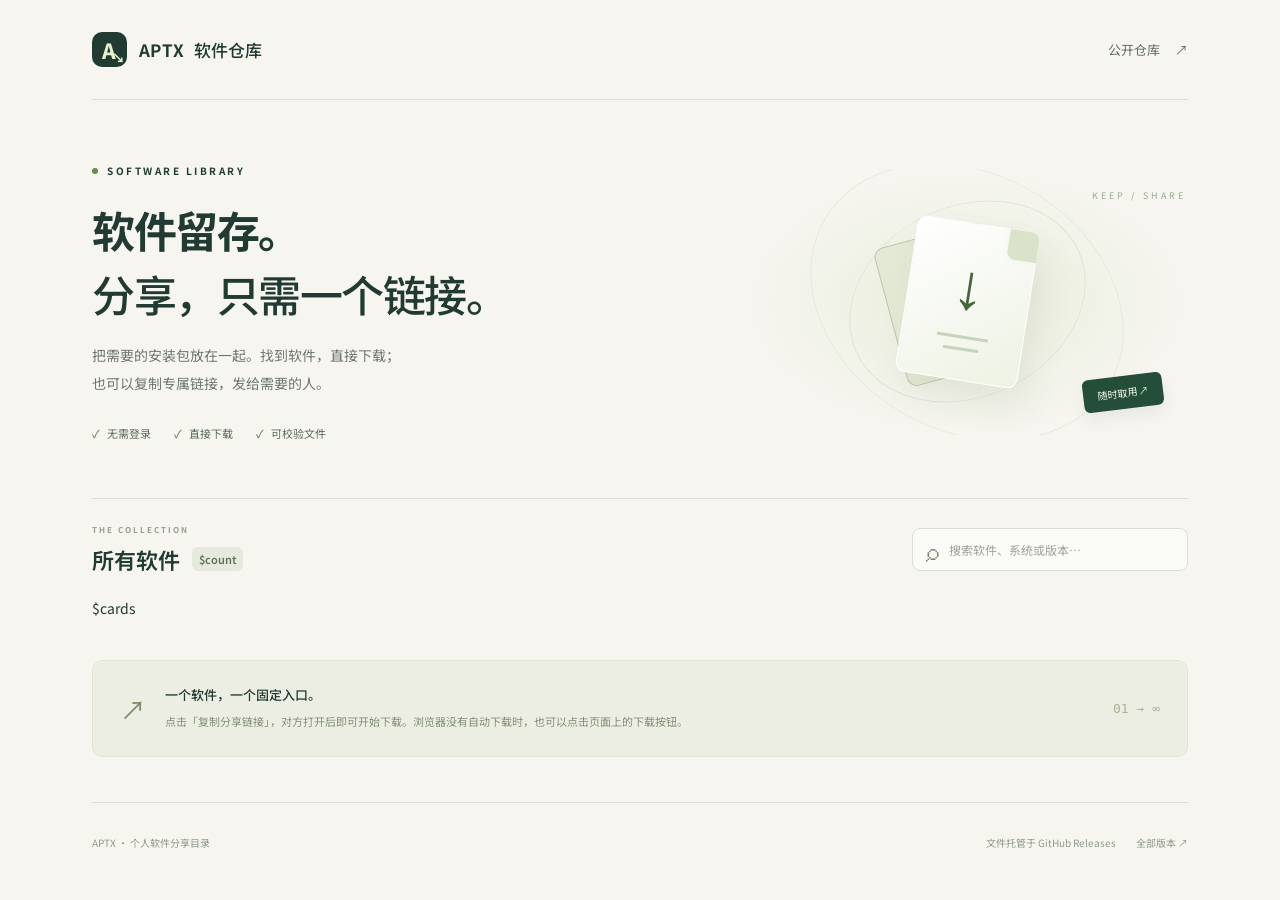
==== web/index.html @ d54bc302 "Create public software catalog and direct download pages" ====
<!doctype html>
<html lang="zh-CN">
<head>
  <meta charset="utf-8"><meta name="viewport" content="width=device-width, initial-scale=1">
  <title>APTX 软件仓库 · 下载与分享</title>
  <meta name="description" content="APTX 的公开软件下载目录。查找安装包、复制分享链接，打开专属链接即可开始下载。">
  <link rel="icon" href="icon.svg" type="image/svg+xml"><link rel="stylesheet" href="style.css">
  <script src="catalog.js" defer></script>
</head>
<body>
  <div class="page-shell">
    <header class="site-header"><a class="brand" href="./"><span class="brand-icon">A<span>↘</span></span><span>APTX <b>软件仓库</b></span></a><a class="repository" href="https://github.com/$repo" target="_blank" rel="noopener">公开仓库 <span aria-hidden="true">↗</span></a></header>
    <main>
      <section class="hero">
        <div class="hero-copy"><div class="eyebrow"><span class="status-dot"></span> SOFTWARE LIBRARY</div><h1>软件留存。<br><span>分享，只需一个链接。</span></h1><p>把需要的安装包放在一起。找到软件，直接下载；<br class="desktop-break">也可以复制专属链接，发给需要的人。</p><div class="hero-facts"><span>无需登录</span><span>直接下载</span><span>可校验文件</span></div></div>
        <div class="hero-graphic" aria-hidden="true"><div class="orbit orbit-one"></div><div class="orbit orbit-two"></div><span class="graphic-label">KEEP / SHARE</span><div class="file-back"></div><div class="file-front"><span class="file-fold"></span><span class="file-arrow">↓</span><span class="file-line"></span><span class="file-line short"></span></div><span class="graphic-tag">随时取用 ↗</span></div>
      </section>
      <section class="library" aria-labelledby="library-title">
        <div class="section-heading"><div><div class="eyebrow muted">THE COLLECTION</div><h2 id="library-title">所有软件 <span class="count">$count</span></h2></div><label class="search"><span aria-hidden="true">⌕</span><span class="sr-only">搜索软件、系统或版本</span><input id="search" type="search" placeholder="搜索软件、系统或版本…" autocomplete="off"></label></div>
        <div class="catalog-grid">$cards</div>
        <p id="no-results" class="empty" hidden>没有找到匹配的软件，试试其他关键词。</p>
      </section>
      <aside class="sharing-note"><span class="note-icon" aria-hidden="true">↗</span><div><h2>一个软件，一个固定入口。</h2><p>点击「复制分享链接」，对方打开后即可开始下载。浏览器没有自动下载时，也可以点击页面上的下载按钮。</p></div><span class="note-number" aria-hidden="true">01 → ∞</span></aside>
    </main>
    <footer class="site-footer"><span>APTX · 个人软件分享目录</span><span>文件托管于 GitHub Releases</span><a href="https://github.com/$repo/releases" target="_blank" rel="noopener">全部版本 ↗</a></footer>
  </div>
  <div class="toast" id="toast" role="status" aria-live="polite" hidden>分享链接已复制</div>
</body>
</html>
---- web/style.css ----
@import url('https://fonts.googleapis.com/css2?family=Noto+Sans+SC:wght@400;500;600;700;800&display=swap');
:root{color-scheme:light;--paper:#f6f5f0;--ink:#213b32;--muted:#717970;--line:#dddeda;--green:#244d3a;--lime:#d8e9b3;--white:#fff;--sans:"Noto Sans SC",-apple-system,BlinkMacSystemFont,"Segoe UI",sans-serif}
*{box-sizing:border-box}body{margin:0;background:var(--paper);color:var(--ink);font-family:var(--sans);font-size:14px;-webkit-font-smoothing:antialiased}a{color:inherit;text-decoration:none}button,input{font:inherit}button,a,input,summary{-webkit-tap-highlight-color:transparent}button{cursor:pointer}a:focus-visible,button:focus-visible,summary:focus-visible,input:focus-visible{outline:3px solid #67926a;outline-offset:4px}[hidden]{display:none!important}.page-shell{max-width:1192px;padding:0 48px;margin:auto}.site-header{height:100px;display:flex;align-items:center;justify-content:space-between;border-bottom:1px solid var(--line)}.brand{display:flex;align-items:center;gap:12px;font-size:17px;font-weight:700;letter-spacing:.3px}.brand b{font-weight:500;margin-left:5px}.brand-icon{width:35px;height:35px;display:flex;align-items:center;justify-content:center;background:var(--ink);border-radius:10px;color:#e7f1cf;font-size:21px;font-weight:800;position:relative}.brand-icon span{position:absolute;right:2px;bottom:0;font-size:13px}.repository{color:#667064;font-size:13px}.repository span{margin-left:12px}.hero{padding:63px 0 57px;display:grid;grid-template-columns:1.4fr 1fr;align-items:center;gap:36px}.eyebrow{font-size:10px;font-weight:700;letter-spacing:2.5px;display:flex;align-items:center;gap:9px}.status-dot{width:6px;height:6px;background:#688c47;border-radius:50%}h1,h2,p{margin:0}.hero h1{font-size:43px;line-height:1.48;letter-spacing:-1.5px;font-weight:700;margin:20px 0 17px}.hero h1 span{font-weight:500}.hero p{font-size:14px;color:var(--muted);line-height:1.95}.hero-facts{display:flex;gap:23px;margin-top:28px;color:#5d6d5d;font-size:11px}.hero-facts span:before{content:'✓';margin-right:7px;color:#4d724a}.hero-graphic{height:266px;position:relative;display:flex;align-items:center;justify-content:center;background:radial-gradient(ellipse at center,#e8edda 0%,transparent 70%);overflow:hidden}.orbit{position:absolute;width:245px;height:245px;border:1px solid #dfe4d4;border-radius:50%;transform:rotate(-25deg) scaleY(.78)}.orbit-two{width:330px;height:330px;transform:rotate(30deg) scaleY(.78);opacity:.65}.graphic-label{position:absolute;top:20px;right:2px;color:#9aab8b;font-size:9px;letter-spacing:3px}.file-back{position:absolute;width:113px;height:143px;border:1px solid #bac7ab;border-radius:10px;background:#e3e9d4;transform:translate(-22px,3px) rotate(-15deg)}.file-front{position:relative;width:123px;height:158px;border:1px solid #fff;border-radius:10px;background:linear-gradient(145deg,#fff,#edf2e3);transform:rotate(9deg);box-shadow:10px 19px 35px #3d512e14;display:flex;flex-direction:column;align-items:center;justify-content:center;gap:9px}.file-fold{position:absolute;right:-1px;top:-1px;width:30px;height:30px;background:#d9e3c9;border-radius:0 9px 0 8px;box-shadow:-2px 2px 4px #00000005}.file-arrow{font-family:Arial,sans-serif;font-size:65px;line-height:1;margin-bottom:8px;color:#47643c}.file-line{height:3px;width:52px;border-radius:5px;background:#c8d3bc}.file-line.short{width:36px}.graphic-tag{position:absolute;bottom:26px;right:25px;background:var(--green);color:#eef5e5;font-size:10px;padding:9px 14px;border-radius:6px;transform:rotate(-7deg);box-shadow:0 8px 15px #19361c10}.library{padding:25px 0 0;border-top:1px solid var(--line)}.section-heading{display:flex;align-items:center;justify-content:space-between;gap:20px;margin-bottom:23px}.muted{color:#959d8f;font-size:8px;letter-spacing:2px;margin-bottom:8px}.section-heading h2{font-size:22px;font-weight:600;display:flex;align-items:center;gap:12px}.count{background:#e6e9de;color:#64705b;display:inline-flex;align-items:center;justify-content:center;min-width:24px;height:24px;padding:0 7px;border-radius:6px;font-size:11px}.search{display:flex;align-items:center;gap:10px;border:1px solid var(--line);border-radius:8px;padding:0 13px;min-height:43px;background:#fafaf6}.search>span:first-child{font-size:25px;color:#78836d;line-height:1}.search input{width:225px;background:none;border:0;color:var(--ink);font-size:12px;padding:10px 0}.search input:focus{outline:none}.search:focus-within{outline:2px solid #8eaa75;outline-offset:2px}.search input::placeholder{color:#a0a69a}.catalog-grid{display:grid;grid-template-columns:repeat(2,minmax(0,1fr));gap:20px}.software-card{padding:25px 26px 0;background:white;border:1px solid #e2e4db;border-radius:13px;box-shadow:0 3px 5px #233f2402;min-width:0}.card-top{display:flex;justify-content:space-between;align-items:flex-start;margin-bottom:19px}.app-icon{width:46px;height:46px;background:#eef2e7;border:1px solid #e0e8d7;color:#527044;font-family:Arial,sans-serif;font-size:31px;display:flex;align-items:center;justify-content:center;border-radius:12px}.category{background:#f4f5f0;color:#7c8771;font-size:10px;padding:5px 8px;border-radius:4px}.software-card h2{font-family:var(--sans);font-size:24px;font-weight:600;letter-spacing:-.5px;display:flex;flex-wrap:wrap;align-items:center;gap:12px}.version{font-size:11px;font-weight:400;color:#8b9386;background:#f6f7f2;border:1px solid #e8ebe2;padding:3px 7px;border-radius:5px;letter-spacing:.5px}.description{font-size:12px;color:#788071;line-height:1.9;margin-top:13px;min-height:45px}.metadata{display:flex;flex-wrap:wrap;gap:8px 0;font-size:10px;color:#75816a;margin:18px 0 22px}.metadata span+span:before{content:'·';margin:0 11px;color:#b8c1ad}.button{display:flex;align-items:center;justify-content:space-between;width:100%;padding:13px 17px;min-height:45px;border-radius:7px;font-weight:500;font-size:12px;transition:background .15s,transform .15s}.primary{background:var(--green);color:#f2f8ea}.primary:hover{background:#143d2a;transform:translateY(-1px)}.button span{font-size:17px;line-height:1}.card-actions{display:flex;align-items:center;justify-content:space-between;margin:16px 0 18px;font-size:11px;color:#77816b}.share-link{border:0;padding:0;background:none;color:#506746;font-size:11px}.share-link:hover,.card-actions a:hover,.back-link:hover{text-decoration:underline;text-underline-offset:3px}.compatibility{font-size:10px;color:#9a9d91;line-height:1.8;margin:17px 0 11px}.checksum{color:#7e8774;font-size:10px}.checksum summary{cursor:pointer;min-height:30px;padding:7px 0}.checksum code{display:block;overflow-wrap:anywhere;padding:12px;background:#f6f7f2;border-radius:5px;font-size:10px;line-height:1.7;color:#5f6b53}.checksum p{overflow-wrap:anywhere;margin:8px 0}.card-footer{border-top:1px solid #eef0e8;padding:13px 0 14px;margin-top:16px;display:flex;align-items:center;justify-content:space-between;font-size:9px;color:#a1a899}.sharing-note{margin:42px 0 45px;padding:24px 27px;background:#eceee4;border:1px solid #e1e6d5;border-radius:10px;display:flex;align-items:center;gap:19px}.note-icon{flex-shrink:0;font-size:26px;color:#7b8f69}.sharing-note h2{font-size:13px;font-weight:500;margin-bottom:7px}.sharing-note p{font-size:11px;color:#839075;line-height:1.9;max-width:610px}.note-number{margin-left:auto;white-space:nowrap;font-size:13px;color:#a8b494;font-family:monospace}.site-footer{border-top:1px solid var(--line);min-height:80px;display:flex;align-items:center;gap:20px;color:#91998a;font-size:10px}.site-footer span:nth-child(2){margin-left:auto}.toast{position:fixed;bottom:28px;left:50%;transform:translateX(-50%);background:#244d3a;color:white;box-shadow:0 5px 20px #0002;padding:12px 22px;border-radius:8px;font-size:13px;z-index:10}.empty{padding:40px 0;color:#8b9580;font-size:13px}.sr-only{position:absolute;width:1px;height:1px;padding:0;margin:-1px;overflow:hidden;clip:rect(0,0,0,0);white-space:nowrap;border:0}.download-body{min-height:100vh;display:grid;place-items:center;padding:30px 20px;background:radial-gradient(ellipse at top,#eaf0df,var(--paper) 70%)}.download-panel{width:100%;max-width:490px;padding:30px 38px 0;background:#fff;border:1px solid #e0e5d7;border-radius:18px;box-shadow:0 25px 80px #244d3a08}.back-link{font-size:11px;color:#87947b}.download-symbol{margin:37px auto 25px;background:#eaf1de;border-radius:19px;width:68px;height:68px;display:grid;place-items:center;font-size:43px;color:#52733b;font-family:Arial,sans-serif}.download-panel .eyebrow{justify-content:center;color:#8a9b79;font-size:9px}.download-panel h1{text-align:center;margin:13px 0 10px;font-size:35px;line-height:1.4;overflow-wrap:anywhere}.download-version{text-align:center;color:#819075;font-size:11px;line-height:1.8}.download-version span{margin:0 8px;color:#b1bba6}.download-status{text-align:center;font-size:12px;margin:28px 0 19px;color:#536d44}.download-hint{text-align:center;font-size:10px;color:#98a18e;line-height:1.9;margin:17px 0}.download-panel .checksum{margin:19px 0 25px}.download-footer{margin:0 -38px;border-top:1px solid #eef0e8;display:flex;justify-content:space-between;padding:20px 27px;color:#8e9c81;font-size:9px}.download-footer span{color:#afb8a6}
@media(min-width:1400px){.hero{padding-top:75px;padding-bottom:67px}.hero h1{font-size:46px}}
@media(max-width:760px){.page-shell{padding:0 23px}.site-header{height:79px}.brand{font-size:14px;gap:9px}.brand-icon{height:30px;width:30px;font-size:19px}.repository{font-size:11px}.hero{padding:35px 0 33px;gap:0;grid-template-columns:1fr}.hero h1{font-size:34px;letter-spacing:-1px;margin-top:17px}.hero p{font-size:12px}.hero-facts{font-size:10px;gap:22px;margin-top:21px}.hero-graphic{height:185px;position:absolute;right:13px;top:101px;width:145px;opacity:.12;pointer-events:none;z-index:-1}.hero-copy{min-width:0}.hero-graphic .file-front{transform:rotate(9deg) scale(.8)}.hero-graphic .file-back{transform:translate(-13px,3px) rotate(-15deg) scale(.8)}.hero-graphic .graphic-label,.hero-graphic .graphic-tag{display:none}.section-heading{align-items:flex-start;flex-direction:column;gap:20px;margin-bottom:19px}.section-heading h2{font-size:20px}.search{width:100%;min-height:43px}.search input{width:100%}.catalog-grid{grid-template-columns:1fr;gap:17px}.software-card{padding:24px 23px 0}.sharing-note{margin:28px 0;padding:20px 19px;gap:14px}.sharing-note h2{font-size:12px}.sharing-note p{font-size:10px}.note-number{display:none}.site-footer{flex-wrap:wrap;gap:8px 13px;padding:21px 0;min-height:85px;font-size:9px}.site-footer span:nth-child(2){margin-left:0}.site-footer span:first-child{width:100%}.site-footer a{margin-left:auto}.download-panel{padding:26px 24px 0}.download-footer{margin:0 -24px;padding:18px 20px}.download-panel h1{font-size:31px}}
@media(prefers-reduced-motion:reduce){*{transition:none!important;scroll-behavior:auto!important}}
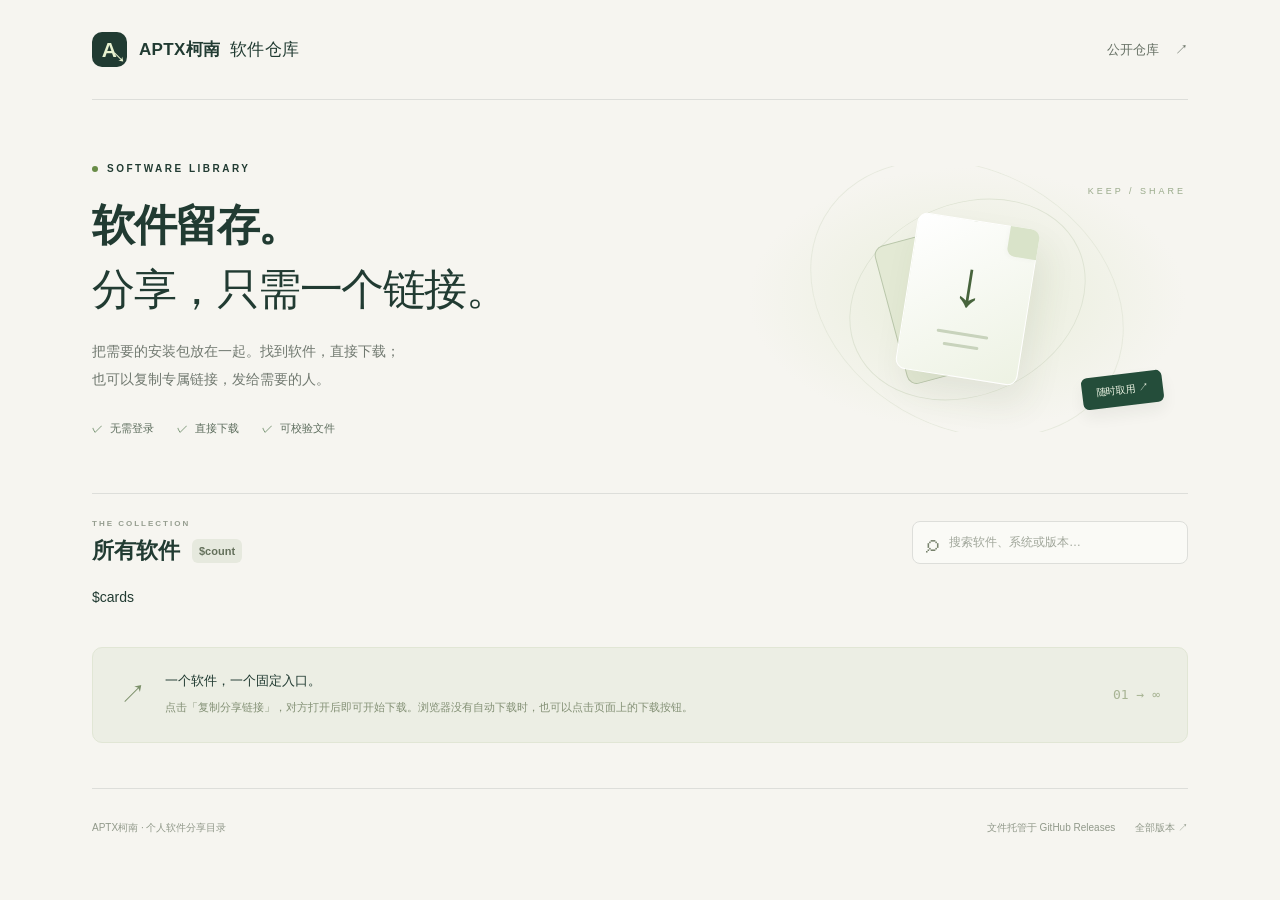
==== commit 8213b741: "Rename site to APTX柯南 软件仓库" ====
--- a/web/index.html
+++ b/web/index.html
@@ -2,14 +2,14 @@
 <html lang="zh-CN">
 <head>
   <meta charset="utf-8"><meta name="viewport" content="width=device-width, initial-scale=1">
-  <title>APTX 软件仓库 · 下载与分享</title>
-  <meta name="description" content="APTX 的公开软件下载目录。查找安装包、复制分享链接，打开专属链接即可开始下载。">
+  <title>APTX柯南 软件仓库 · 下载与分享</title>
+  <meta name="description" content="APTX柯南的公开软件下载目录。查找安装包、复制分享链接，打开专属链接即可开始下载。">
   <link rel="icon" href="icon.svg" type="image/svg+xml"><link rel="stylesheet" href="style.css">
   <script src="catalog.js" defer></script>
 </head>
 <body>
   <div class="page-shell">
-    <header class="site-header"><a class="brand" href="./"><span class="brand-icon">A<span>↘</span></span><span>APTX <b>软件仓库</b></span></a><a class="repository" href="https://github.com/$repo" target="_blank" rel="noopener">公开仓库 <span aria-hidden="true">↗</span></a></header>
+    <header class="site-header"><a class="brand" href="./"><span class="brand-icon">A<span>↘</span></span><span>APTX柯南 <b>软件仓库</b></span></a><a class="repository" href="https://github.com/$repo" target="_blank" rel="noopener">公开仓库 <span aria-hidden="true">↗</span></a></header>
     <main>
       <section class="hero">
         <div class="hero-copy"><div class="eyebrow"><span class="status-dot"></span> SOFTWARE LIBRARY</div><h1>软件留存。<br><span>分享，只需一个链接。</span></h1><p>把需要的安装包放在一起。找到软件，直接下载；<br class="desktop-break">也可以复制专属链接，发给需要的人。</p><div class="hero-facts"><span>无需登录</span><span>直接下载</span><span>可校验文件</span></div></div>
@@ -22,7 +22,7 @@
       </section>
       <aside class="sharing-note"><span class="note-icon" aria-hidden="true">↗</span><div><h2>一个软件，一个固定入口。</h2><p>点击「复制分享链接」，对方打开后即可开始下载。浏览器没有自动下载时，也可以点击页面上的下载按钮。</p></div><span class="note-number" aria-hidden="true">01 → ∞</span></aside>
     </main>
-    <footer class="site-footer"><span>APTX · 个人软件分享目录</span><span>文件托管于 GitHub Releases</span><a href="https://github.com/$repo/releases" target="_blank" rel="noopener">全部版本 ↗</a></footer>
+    <footer class="site-footer"><span>APTX柯南 · 个人软件分享目录</span><span>文件托管于 GitHub Releases</span><a href="https://github.com/$repo/releases" target="_blank" rel="noopener">全部版本 ↗</a></footer>
   </div>
   <div class="toast" id="toast" role="status" aria-live="polite" hidden>分享链接已复制</div>
 </body>
--- a/web/style.css
+++ b/web/style.css
@@ -1,5 +1,4 @@
-@import url('https://fonts.googleapis.com/css2?family=Noto+Sans+SC:wght@400;500;600;700;800&display=swap');
-:root{color-scheme:light;--paper:#f6f5f0;--ink:#213b32;--muted:#717970;--line:#dddeda;--green:#244d3a;--lime:#d8e9b3;--white:#fff;--sans:"Noto Sans SC",-apple-system,BlinkMacSystemFont,"Segoe UI",sans-serif}
+:root{color-scheme:light;--paper:#f6f5f0;--ink:#213b32;--muted:#717970;--line:#dddeda;--green:#244d3a;--lime:#d8e9b3;--white:#fff;--sans:"PingFang SC","Microsoft YaHei",-apple-system,BlinkMacSystemFont,"Segoe UI",sans-serif}
 *{box-sizing:border-box}body{margin:0;background:var(--paper);color:var(--ink);font-family:var(--sans);font-size:14px;-webkit-font-smoothing:antialiased}a{color:inherit;text-decoration:none}button,input{font:inherit}button,a,input,summary{-webkit-tap-highlight-color:transparent}button{cursor:pointer}a:focus-visible,button:focus-visible,summary:focus-visible,input:focus-visible{outline:3px solid #67926a;outline-offset:4px}[hidden]{display:none!important}.page-shell{max-width:1192px;padding:0 48px;margin:auto}.site-header{height:100px;display:flex;align-items:center;justify-content:space-between;border-bottom:1px solid var(--line)}.brand{display:flex;align-items:center;gap:12px;font-size:17px;font-weight:700;letter-spacing:.3px}.brand b{font-weight:500;margin-left:5px}.brand-icon{width:35px;height:35px;display:flex;align-items:center;justify-content:center;background:var(--ink);border-radius:10px;color:#e7f1cf;font-size:21px;font-weight:800;position:relative}.brand-icon span{position:absolute;right:2px;bottom:0;font-size:13px}.repository{color:#667064;font-size:13px}.repository span{margin-left:12px}.hero{padding:63px 0 57px;display:grid;grid-template-columns:1.4fr 1fr;align-items:center;gap:36px}.eyebrow{font-size:10px;font-weight:700;letter-spacing:2.5px;display:flex;align-items:center;gap:9px}.status-dot{width:6px;height:6px;background:#688c47;border-radius:50%}h1,h2,p{margin:0}.hero h1{font-size:43px;line-height:1.48;letter-spacing:-1.5px;font-weight:700;margin:20px 0 17px}.hero h1 span{font-weight:500}.hero p{font-size:14px;color:var(--muted);line-height:1.95}.hero-facts{display:flex;gap:23px;margin-top:28px;color:#5d6d5d;font-size:11px}.hero-facts span:before{content:'✓';margin-right:7px;color:#4d724a}.hero-graphic{height:266px;position:relative;display:flex;align-items:center;justify-content:center;background:radial-gradient(ellipse at center,#e8edda 0%,transparent 70%);overflow:hidden}.orbit{position:absolute;width:245px;height:245px;border:1px solid #dfe4d4;border-radius:50%;transform:rotate(-25deg) scaleY(.78)}.orbit-two{width:330px;height:330px;transform:rotate(30deg) scaleY(.78);opacity:.65}.graphic-label{position:absolute;top:20px;right:2px;color:#9aab8b;font-size:9px;letter-spacing:3px}.file-back{position:absolute;width:113px;height:143px;border:1px solid #bac7ab;border-radius:10px;background:#e3e9d4;transform:translate(-22px,3px) rotate(-15deg)}.file-front{position:relative;width:123px;height:158px;border:1px solid #fff;border-radius:10px;background:linear-gradient(145deg,#fff,#edf2e3);transform:rotate(9deg);box-shadow:10px 19px 35px #3d512e14;display:flex;flex-direction:column;align-items:center;justify-content:center;gap:9px}.file-fold{position:absolute;right:-1px;top:-1px;width:30px;height:30px;background:#d9e3c9;border-radius:0 9px 0 8px;box-shadow:-2px 2px 4px #00000005}.file-arrow{font-family:Arial,sans-serif;font-size:65px;line-height:1;margin-bottom:8px;color:#47643c}.file-line{height:3px;width:52px;border-radius:5px;background:#c8d3bc}.file-line.short{width:36px}.graphic-tag{position:absolute;bottom:26px;right:25px;background:var(--green);color:#eef5e5;font-size:10px;padding:9px 14px;border-radius:6px;transform:rotate(-7deg);box-shadow:0 8px 15px #19361c10}.library{padding:25px 0 0;border-top:1px solid var(--line)}.section-heading{display:flex;align-items:center;justify-content:space-between;gap:20px;margin-bottom:23px}.muted{color:#959d8f;font-size:8px;letter-spacing:2px;margin-bottom:8px}.section-heading h2{font-size:22px;font-weight:600;display:flex;align-items:center;gap:12px}.count{background:#e6e9de;color:#64705b;display:inline-flex;align-items:center;justify-content:center;min-width:24px;height:24px;padding:0 7px;border-radius:6px;font-size:11px}.search{display:flex;align-items:center;gap:10px;border:1px solid var(--line);border-radius:8px;padding:0 13px;min-height:43px;background:#fafaf6}.search>span:first-child{font-size:25px;color:#78836d;line-height:1}.search input{width:225px;background:none;border:0;color:var(--ink);font-size:12px;padding:10px 0}.search input:focus{outline:none}.search:focus-within{outline:2px solid #8eaa75;outline-offset:2px}.search input::placeholder{color:#a0a69a}.catalog-grid{display:grid;grid-template-columns:repeat(2,minmax(0,1fr));gap:20px}.software-card{padding:25px 26px 0;background:white;border:1px solid #e2e4db;border-radius:13px;box-shadow:0 3px 5px #233f2402;min-width:0}.card-top{display:flex;justify-content:space-between;align-items:flex-start;margin-bottom:19px}.app-icon{width:46px;height:46px;background:#eef2e7;border:1px solid #e0e8d7;color:#527044;font-family:Arial,sans-serif;font-size:31px;display:flex;align-items:center;justify-content:center;border-radius:12px}.category{background:#f4f5f0;color:#7c8771;font-size:10px;padding:5px 8px;border-radius:4px}.software-card h2{font-family:var(--sans);font-size:24px;font-weight:600;letter-spacing:-.5px;display:flex;flex-wrap:wrap;align-items:center;gap:12px}.version{font-size:11px;font-weight:400;color:#8b9386;background:#f6f7f2;border:1px solid #e8ebe2;padding:3px 7px;border-radius:5px;letter-spacing:.5px}.description{font-size:12px;color:#788071;line-height:1.9;margin-top:13px;min-height:45px}.metadata{display:flex;flex-wrap:wrap;gap:8px 0;font-size:10px;color:#75816a;margin:18px 0 22px}.metadata span+span:before{content:'·';margin:0 11px;color:#b8c1ad}.button{display:flex;align-items:center;justify-content:space-between;width:100%;padding:13px 17px;min-height:45px;border-radius:7px;font-weight:500;font-size:12px;transition:background .15s,transform .15s}.primary{background:var(--green);color:#f2f8ea}.primary:hover{background:#143d2a;transform:translateY(-1px)}.button span{font-size:17px;line-height:1}.card-actions{display:flex;align-items:center;justify-content:space-between;margin:16px 0 18px;font-size:11px;color:#77816b}.share-link{border:0;padding:0;background:none;color:#506746;font-size:11px}.share-link:hover,.card-actions a:hover,.back-link:hover{text-decoration:underline;text-underline-offset:3px}.compatibility{font-size:10px;color:#9a9d91;line-height:1.8;margin:17px 0 11px}.checksum{color:#7e8774;font-size:10px}.checksum summary{cursor:pointer;min-height:30px;padding:7px 0}.checksum code{display:block;overflow-wrap:anywhere;padding:12px;background:#f6f7f2;border-radius:5px;font-size:10px;line-height:1.7;color:#5f6b53}.checksum p{overflow-wrap:anywhere;margin:8px 0}.card-footer{border-top:1px solid #eef0e8;padding:13px 0 14px;margin-top:16px;display:flex;align-items:center;justify-content:space-between;font-size:9px;color:#a1a899}.sharing-note{margin:42px 0 45px;padding:24px 27px;background:#eceee4;border:1px solid #e1e6d5;border-radius:10px;display:flex;align-items:center;gap:19px}.note-icon{flex-shrink:0;font-size:26px;color:#7b8f69}.sharing-note h2{font-size:13px;font-weight:500;margin-bottom:7px}.sharing-note p{font-size:11px;color:#839075;line-height:1.9;max-width:610px}.note-number{margin-left:auto;white-space:nowrap;font-size:13px;color:#a8b494;font-family:monospace}.site-footer{border-top:1px solid var(--line);min-height:80px;display:flex;align-items:center;gap:20px;color:#91998a;font-size:10px}.site-footer span:nth-child(2){margin-left:auto}.toast{position:fixed;bottom:28px;left:50%;transform:translateX(-50%);background:#244d3a;color:white;box-shadow:0 5px 20px #0002;padding:12px 22px;border-radius:8px;font-size:13px;z-index:10}.empty{padding:40px 0;color:#8b9580;font-size:13px}.sr-only{position:absolute;width:1px;height:1px;padding:0;margin:-1px;overflow:hidden;clip:rect(0,0,0,0);white-space:nowrap;border:0}.download-body{min-height:100vh;display:grid;place-items:center;padding:30px 20px;background:radial-gradient(ellipse at top,#eaf0df,var(--paper) 70%)}.download-panel{width:100%;max-width:490px;padding:30px 38px 0;background:#fff;border:1px solid #e0e5d7;border-radius:18px;box-shadow:0 25px 80px #244d3a08}.back-link{font-size:11px;color:#87947b}.download-symbol{margin:37px auto 25px;background:#eaf1de;border-radius:19px;width:68px;height:68px;display:grid;place-items:center;font-size:43px;color:#52733b;font-family:Arial,sans-serif}.download-panel .eyebrow{justify-content:center;color:#8a9b79;font-size:9px}.download-panel h1{text-align:center;margin:13px 0 10px;font-size:35px;line-height:1.4;overflow-wrap:anywhere}.download-version{text-align:center;color:#819075;font-size:11px;line-height:1.8}.download-version span{margin:0 8px;color:#b1bba6}.download-status{text-align:center;font-size:12px;margin:28px 0 19px;color:#536d44}.download-hint{text-align:center;font-size:10px;color:#98a18e;line-height:1.9;margin:17px 0}.download-panel .checksum{margin:19px 0 25px}.download-footer{margin:0 -38px;border-top:1px solid #eef0e8;display:flex;justify-content:space-between;padding:20px 27px;color:#8e9c81;font-size:9px}.download-footer span{color:#afb8a6}
 @media(min-width:1400px){.hero{padding-top:75px;padding-bottom:67px}.hero h1{font-size:46px}}
 @media(max-width:760px){.page-shell{padding:0 23px}.site-header{height:79px}.brand{font-size:14px;gap:9px}.brand-icon{height:30px;width:30px;font-size:19px}.repository{font-size:11px}.hero{padding:35px 0 33px;gap:0;grid-template-columns:1fr}.hero h1{font-size:34px;letter-spacing:-1px;margin-top:17px}.hero p{font-size:12px}.hero-facts{font-size:10px;gap:22px;margin-top:21px}.hero-graphic{height:185px;position:absolute;right:13px;top:101px;width:145px;opacity:.12;pointer-events:none;z-index:-1}.hero-copy{min-width:0}.hero-graphic .file-front{transform:rotate(9deg) scale(.8)}.hero-graphic .file-back{transform:translate(-13px,3px) rotate(-15deg) scale(.8)}.hero-graphic .graphic-label,.hero-graphic .graphic-tag{display:none}.section-heading{align-items:flex-start;flex-direction:column;gap:20px;margin-bottom:19px}.section-heading h2{font-size:20px}.search{width:100%;min-height:43px}.search input{width:100%}.catalog-grid{grid-template-columns:1fr;gap:17px}.software-card{padding:24px 23px 0}.sharing-note{margin:28px 0;padding:20px 19px;gap:14px}.sharing-note h2{font-size:12px}.sharing-note p{font-size:10px}.note-number{display:none}.site-footer{flex-wrap:wrap;gap:8px 13px;padding:21px 0;min-height:85px;font-size:9px}.site-footer span:nth-child(2){margin-left:0}.site-footer span:first-child{width:100%}.site-footer a{margin-left:auto}.download-panel{padding:26px 24px 0}.download-footer{margin:0 -24px;padding:18px 20px}.download-panel h1{font-size:31px}}
